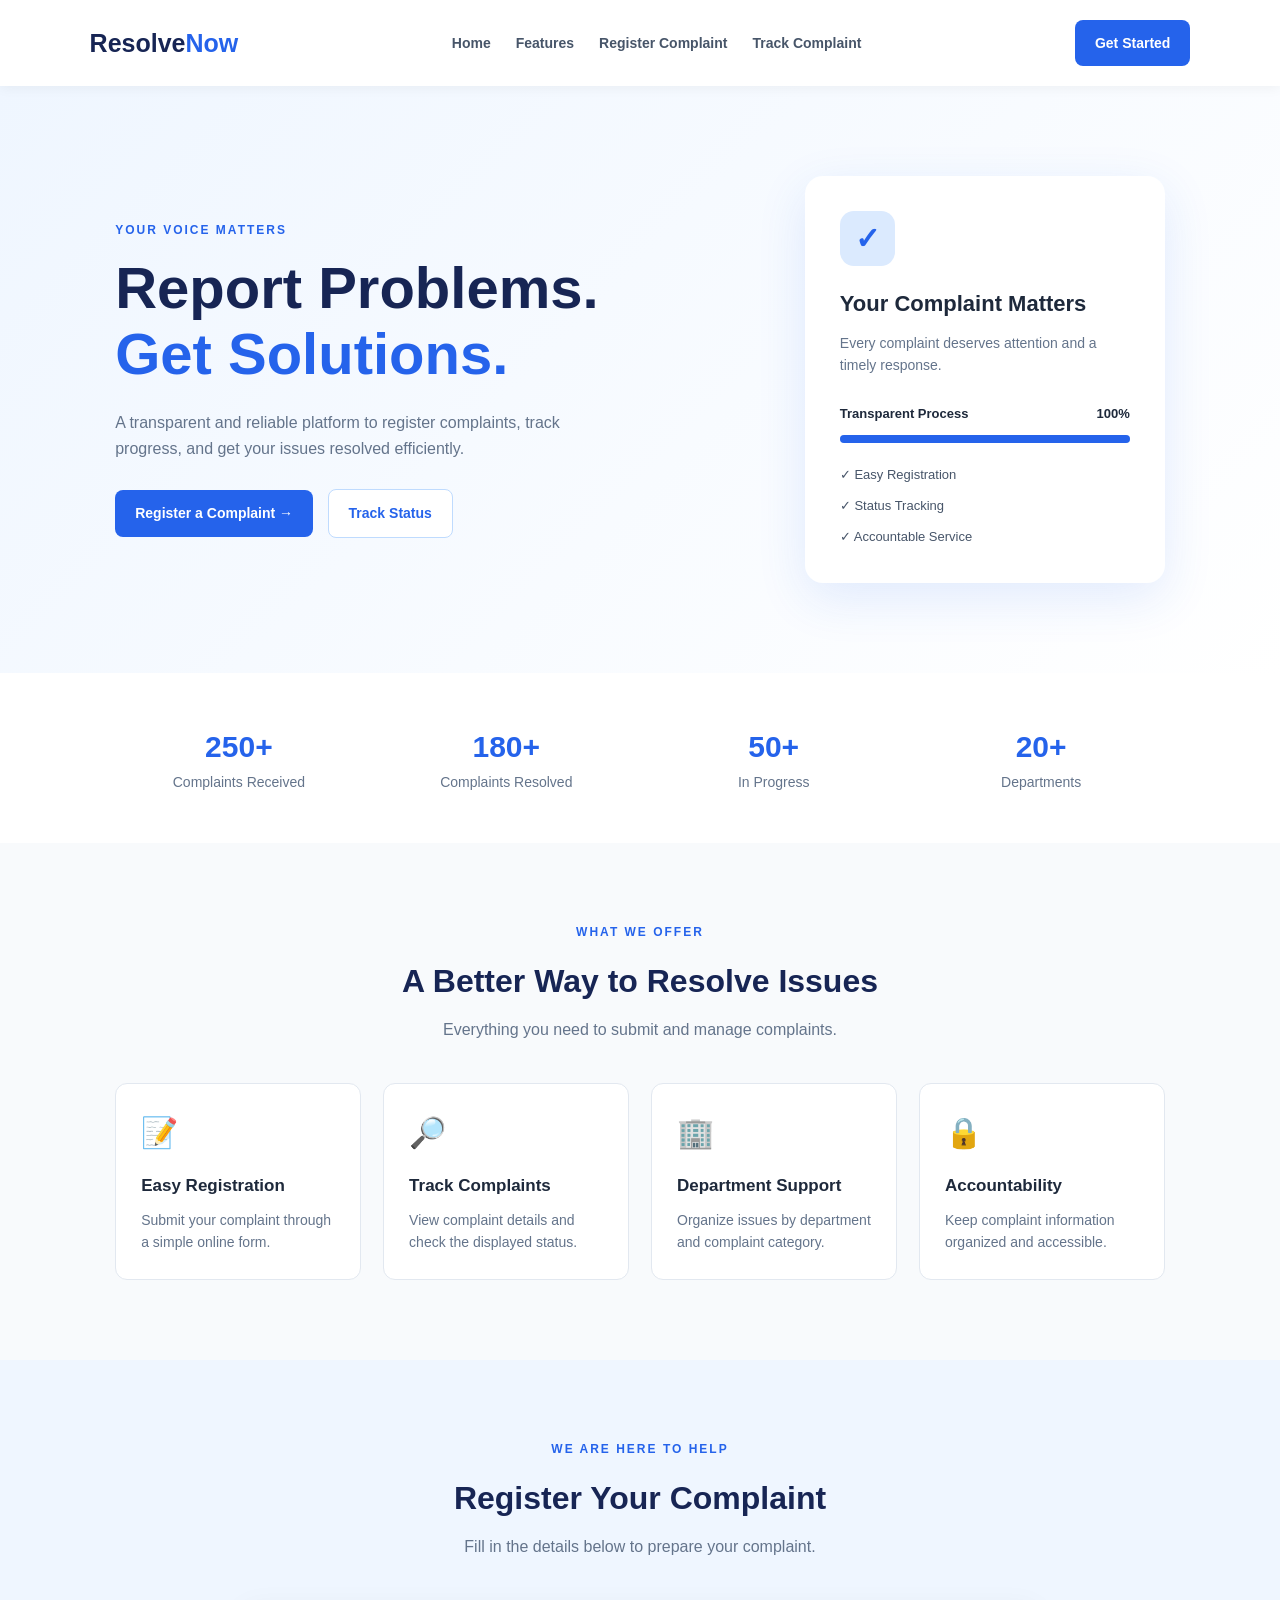
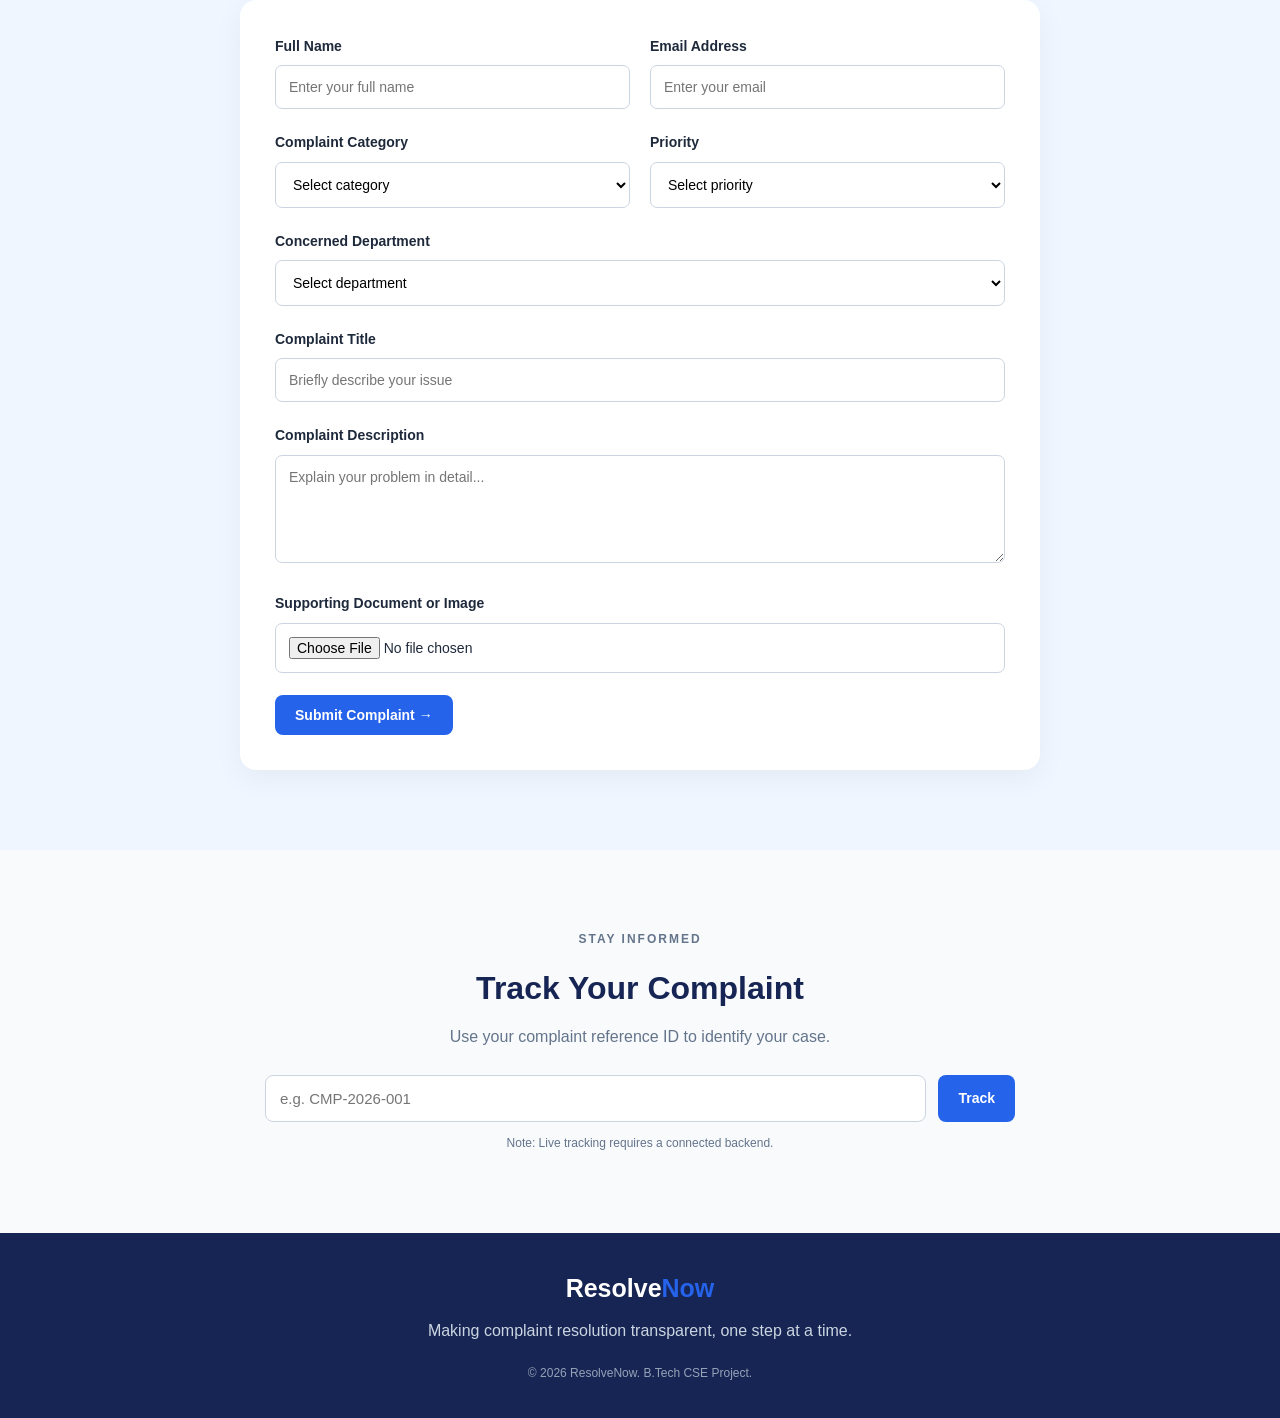
==== ComplaintManagementPortal/index.html @ 24621d1e "CSE326 PROJECT -- Complaint Management Portal" ====
<!DOCTYPE html>
<html lang="en">
<head>
    <meta charset="UTF-8">
    <meta name="viewport" content="width=device-width, initial-scale=1.0">
    <title>ResolveNow | Complaint Management Portal</title>
    <link rel="stylesheet" href="style.css">
</head>
<body>

    <header class="navbar">
        <div class="logo">Resolve<span>Now</span></div>

        <nav>
            <a href="#home">Home</a>
            <a href="#features">Features</a>
            <a href="#complaint">Register Complaint</a>
            <a href="#track">Track Complaint</a>
        </nav>

        <a href="#complaint" class="nav-btn">Get Started</a>
    </header>

    <section class="hero" id="home">
        <div class="hero-content">
            <p class="tagline">YOUR VOICE MATTERS</p>
            <h1>Report Problems.<br>
                <span>Get Solutions.</span>
            </h1>
            <p class="hero-text">
                A transparent and reliable platform to register complaints,
                track progress, and get your issues resolved efficiently.
            </p>

            <a href="#complaint" class="primary-btn">
                Register a Complaint →
            </a>

            <a href="#track" class="secondary-btn">
                Track Status
            </a>
        </div>

        <div class="hero-card">
            <div class="card-icon">✓</div>
            <h2>Your Complaint Matters</h2>
            <p>Every complaint deserves attention and a timely response.</p>

            <div class="progress-item">
                <span>Transparent Process</span>
                <span>100%</span>
            </div>
            <div class="progress-bar">
                <div></div>
            </div>

            <div class="trust-info">
                <span>✓ Easy Registration</span>
                <span>✓ Status Tracking</span>
                <span>✓ Accountable Service</span>
            </div>
        </div>
    </section>

    <section class="stats">
        <div class="stat-box">
            <h2>250+</h2>
            <p>Complaints Received</p>
        </div>
        <div class="stat-box">
            <h2>180+</h2>
            <p>Complaints Resolved</p>
        </div>
        <div class="stat-box">
            <h2>50+</h2>
            <p>In Progress</p>
        </div>
        <div class="stat-box">
            <h2>20+</h2>
            <p>Departments</p>
        </div>
    </section>

    <section class="features" id="features">
        <div class="section-heading">
            <p class="tagline">WHAT WE OFFER</p>
            <h2>A Better Way to Resolve Issues</h2>
            <p>Everything you need to submit and manage complaints.</p>
        </div>

        <div class="feature-grid">
            <article class="feature-card">
                <div class="feature-icon">📝</div>
                <h3>Easy Registration</h3>
                <p>Submit your complaint through a simple online form.</p>
            </article>

            <article class="feature-card">
                <div class="feature-icon">🔎</div>
                <h3>Track Complaints</h3>
                <p>View complaint details and check the displayed status.</p>
            </article>

            <article class="feature-card">
                <div class="feature-icon">🏢</div>
                <h3>Department Support</h3>
                <p>Organize issues by department and complaint category.</p>
            </article>

            <article class="feature-card">
                <div class="feature-icon">🔒</div>
                <h3>Accountability</h3>
                <p>Keep complaint information organized and accessible.</p>
            </article>
        </div>
    </section>

    <section class="complaint-section" id="complaint">
        <div class="section-heading">
            <p class="tagline">WE ARE HERE TO HELP</p>
            <h2>Register Your Complaint</h2>
            <p>Fill in the details below to prepare your complaint.</p>
        </div>

        <form class="complaint-form">
            <div class="form-row">
                <div class="form-group">
                    <label for="fullname">Full Name</label>
                    <input type="text" id="fullname"
                        placeholder="Enter your full name" required>
                </div>

                <div class="form-group">
                    <label for="email">Email Address</label>
                    <input type="email" id="email"
                        placeholder="Enter your email" required>
                </div>
            </div>

            <div class="form-row">
                <div class="form-group">
                    <label for="category">Complaint Category</label>
                    <select id="category" required>
                        <option value="">Select category</option>
                        <option>Technical Issue</option>
                        <option>Infrastructure</option>
                        <option>Academic</option>
                        <option>Hostel and Mess</option>
                        <option>Administration</option>
                        <option>Other</option>
                    </select>
                </div>

                <div class="form-group">
                    <label for="priority">Priority</label>
                    <select id="priority" required>
                        <option value="">Select priority</option>
                        <option>Low</option>
                        <option>Medium</option>
                        <option>High</option>
                        <option>Urgent</option>
                    </select>
                </div>
            </div>

            <div class="form-group">
                <label for="department">Concerned Department</label>
                <select id="department" required>
                    <option value="">Select department</option>
                    <option>IT Department</option>
                    <option>Maintenance</option>
                    <option>Academic Department</option>
                    <option>Hostel Administration</option>
                    <option>General Administration</option>
                </select>
            </div>

            <div class="form-group">
                <label for="title">Complaint Title</label>
                <input type="text" id="title"
                    placeholder="Briefly describe your issue" required>
            </div>

            <div class="form-group">
                <label for="description">Complaint Description</label>
                <textarea id="description" rows="5"
                    placeholder="Explain your problem in detail..."
                    required></textarea>
            </div>

            <div class="form-group">
                <label for="attachment">Supporting Document or Image</label>
                <input type="file" id="attachment"
                    accept="image/*,.pdf,.doc,.docx">
            </div>

            <button type="submit" class="primary-btn">
                Submit Complaint →
            </button>
        </form>
    </section>

    <section class="track-section" id="track">
        <div class="track-card">
            <p class="tagline">STAY INFORMED</p>
            <h2>Track Your Complaint</h2>
            <p>Use your complaint reference ID to identify your case.</p>

            <form class="track-form">
                <input type="text" placeholder="e.g. CMP-2026-001"
                    aria-label="Complaint reference ID" required>
                <button type="submit" class="primary-btn">Track</button>
            </form>
            <p class="note">
                Note: Live tracking requires a connected backend.
            </p>
        </div>
    </section>

    <footer class="footer">
        <div class="logo">Resolve<span>Now</span></div>
        <p>Making complaint resolution transparent, one step at a time.</p>
        <p class="copyright">
            © 2026 ResolveNow. B.Tech CSE Project.
        </p>
    </footer>

</body>
</html>
---- ComplaintManagementPortal/style.css ----
* {
    margin: 0;
    padding: 0;
    box-sizing: border-box;
}

html {
    scroll-behavior: smooth;
}

body {
    font-family: Arial, Helvetica, sans-serif;
    color: #1e293b;
    background-color: #f8fafc;
    line-height: 1.6;
}

.navbar {
    display: flex;
    align-items: center;
    justify-content: space-between;
    padding: 20px 7%;
    background-color: white;
    box-shadow: 0 2px 12px rgba(0, 0, 0, 0.05);
    position: sticky;
    top: 0;
    z-index: 10;
}

.logo {
    font-size: 25px;
    font-weight: bold;
    color: #172554;
}

.logo span {
    color: #2563eb;
}

nav {
    display: flex;
    gap: 25px;
}

nav a {
    text-decoration: none;
    color: #475569;
    font-size: 14px;
    font-weight: 600;
}

nav a:hover {
    color: #2563eb;
}

.nav-btn,
.primary-btn,
.secondary-btn {
    display: inline-block;
    text-decoration: none;
    border-radius: 8px;
    padding: 12px 20px;
    font-weight: bold;
    font-size: 14px;
    cursor: pointer;
}

.nav-btn,
.primary-btn {
    background-color: #2563eb;
    color: white;
    border: none;
}

.nav-btn:hover,
.primary-btn:hover {
    background-color: #1d4ed8;
}

.hero {
    display: flex;
    align-items: center;
    justify-content: space-between;
    gap: 50px;
    padding: 90px 9%;
    background: linear-gradient(135deg, #eff6ff, #ffffff);
}

.hero-content {
    max-width: 570px;
}

.tagline {
    color: #2563eb;
    font-size: 12px;
    font-weight: bold;
    letter-spacing: 2px;
    margin-bottom: 14px;
}

.hero h1 {
    font-size: clamp(38px, 5vw, 58px);
    line-height: 1.15;
    margin-bottom: 22px;
    color: #172554;
}

.hero h1 span {
    color: #2563eb;
}

.hero-text {
    color: #64748b;
    margin-bottom: 28px;
    max-width: 480px;
}

.secondary-btn {
    color: #2563eb;
    border: 1px solid #bfdbfe;
    margin-left: 10px;
    background: white;
}

.hero-card {
    background: white;
    padding: 35px;
    border-radius: 18px;
    box-shadow: 0 15px 50px rgba(37, 99, 235, 0.12);
    width: 360px;
    flex-shrink: 0;
}

.card-icon {
    display: grid;
    place-items: center;
    width: 55px;
    height: 55px;
    border-radius: 14px;
    background: #dbeafe;
    color: #2563eb;
    font-size: 30px;
    font-weight: bold;
    margin-bottom: 20px;
}

.hero-card h2 {
    font-size: 22px;
    margin-bottom: 10px;
}

.hero-card p {
    color: #64748b;
    font-size: 14px;
}

.progress-item {
    display: flex;
    justify-content: space-between;
    margin-top: 28px;
    font-size: 13px;
    font-weight: bold;
}

.progress-bar {
    background: #dbeafe;
    height: 8px;
    border-radius: 20px;
    margin: 10px 0 22px;
}

.progress-bar div {
    width: 100%;
    height: 100%;
    background: #2563eb;
    border-radius: 20px;
}

.trust-info {
    display: grid;
    gap: 10px;
    font-size: 13px;
    color: #475569;
}

.stats {
    display: grid;
    grid-template-columns: repeat(4, 1fr);
    padding: 35px 9%;
    gap: 20px;
    background: white;
}

.stat-box {
    text-align: center;
    padding: 15px;
}

.stat-box h2 {
    font-size: 30px;
    color: #2563eb;
}

.stat-box p {
    font-size: 14px;
    color: #64748b;
}

.features,
.complaint-section {
    padding: 80px 9%;
}

.section-heading {
    text-align: center;
    margin-bottom: 40px;
}

.section-heading h2,
.track-card h2 {
    font-size: 32px;
    color: #172554;
    margin-bottom: 10px;
}

.section-heading > p:last-child,
.track-card > p {
    color: #64748b;
}

.feature-grid {
    display: grid;
    grid-template-columns: repeat(4, 1fr);
    gap: 22px;
}

.feature-card {
    background: white;
    border: 1px solid #e2e8f0;
    padding: 25px;
    border-radius: 12px;
    transition: transform 0.3s, box-shadow 0.3s;
}

.feature-card:hover {
    transform: translateY(-5px);
    box-shadow: 0 10px 25px rgba(0, 0, 0, 0.06);
}

.feature-icon {
    font-size: 30px;
    margin-bottom: 15px;
}

.feature-card h3 {
    font-size: 17px;
    margin-bottom: 10px;
}

.feature-card p {
    color: #64748b;
    font-size: 14px;
}

.complaint-section {
    background: #eff6ff;
}

.complaint-form {
    max-width: 800px;
    margin: auto;
    padding: 35px;
    background: white;
    border-radius: 16px;
    box-shadow: 0 8px 30px rgba(15, 23, 42, 0.05);
}

.form-row {
    display: flex;
    gap: 20px;
}

.form-group {
    flex: 1;
    margin-bottom: 22px;
}

.form-group label {
    display: block;
    font-size: 14px;
    font-weight: bold;
    margin-bottom: 8px;
}

.form-group input,
.form-group select,
.form-group textarea {
    width: 100%;
    padding: 13px;
    border: 1px solid #cbd5e1;
    border-radius: 7px;
    font-family: inherit;
    font-size: 14px;
    background: white;
}

.form-group input:focus,
.form-group select:focus,
.form-group textarea:focus {
    outline: 2px solid #bfdbfe;
    border-color: #2563eb;
}

.form-group textarea {
    resize: vertical;
}

.track-section {
    padding: 80px 9%;
}

.track-card {
    max-width: 750px;
    margin: auto;
    text-align: center;
}

.track-form {
    display: flex;
    gap: 12px;
    margin: 25px 0 12px;
}

.track-form input {
    flex: 1;
    min-width: 0;
    padding: 14px;
    border: 1px solid #cbd5e1;
    border-radius: 8px;
    font-size: 15px;
}

.note {
    font-size: 12px;
}

.footer {
    text-align: center;
    padding: 35px 20px;
    background: #172554;
    color: #cbd5e1;
}

.footer .logo {
    color: white;
    margin-bottom: 10px;
}

.copyright {
    margin-top: 20px;
    font-size: 12px;
    color: #94a3b8;
}

@media (max-width: 900px) {
    .navbar {
        flex-wrap: wrap;
        gap: 15px;
    }

    nav {
        flex-wrap: wrap;
        gap: 15px;
    }

    .hero {
        flex-wrap: wrap;
    }

    .hero-card {
        width: 100%;
    }

    .feature-grid {
        grid-template-columns: repeat(2, 1fr);
    }
}

@media (max-width: 600px) {
    .navbar {
        padding: 18px 5%;
    }

    nav {
        width: 100%;
    }

    .nav-btn {
        display: none;
    }

    .hero,
    .features,
    .complaint-section,
    .track-section {
        padding: 50px 6%;
    }

    .hero {
        gap: 35px;
    }

    .stats {
        grid-template-columns: repeat(2, 1fr);
        padding: 25px 5%;
    }

    .feature-grid {
        grid-template-columns: 1fr;
    }

    .form-row {
        flex-direction: column;
        gap: 0;
    }

    .complaint-form {
        padding: 22px;
    }

    .track-form {
        flex-direction: column;
    }

    .secondary-btn {
        margin: 12px 0 0;
    }
}
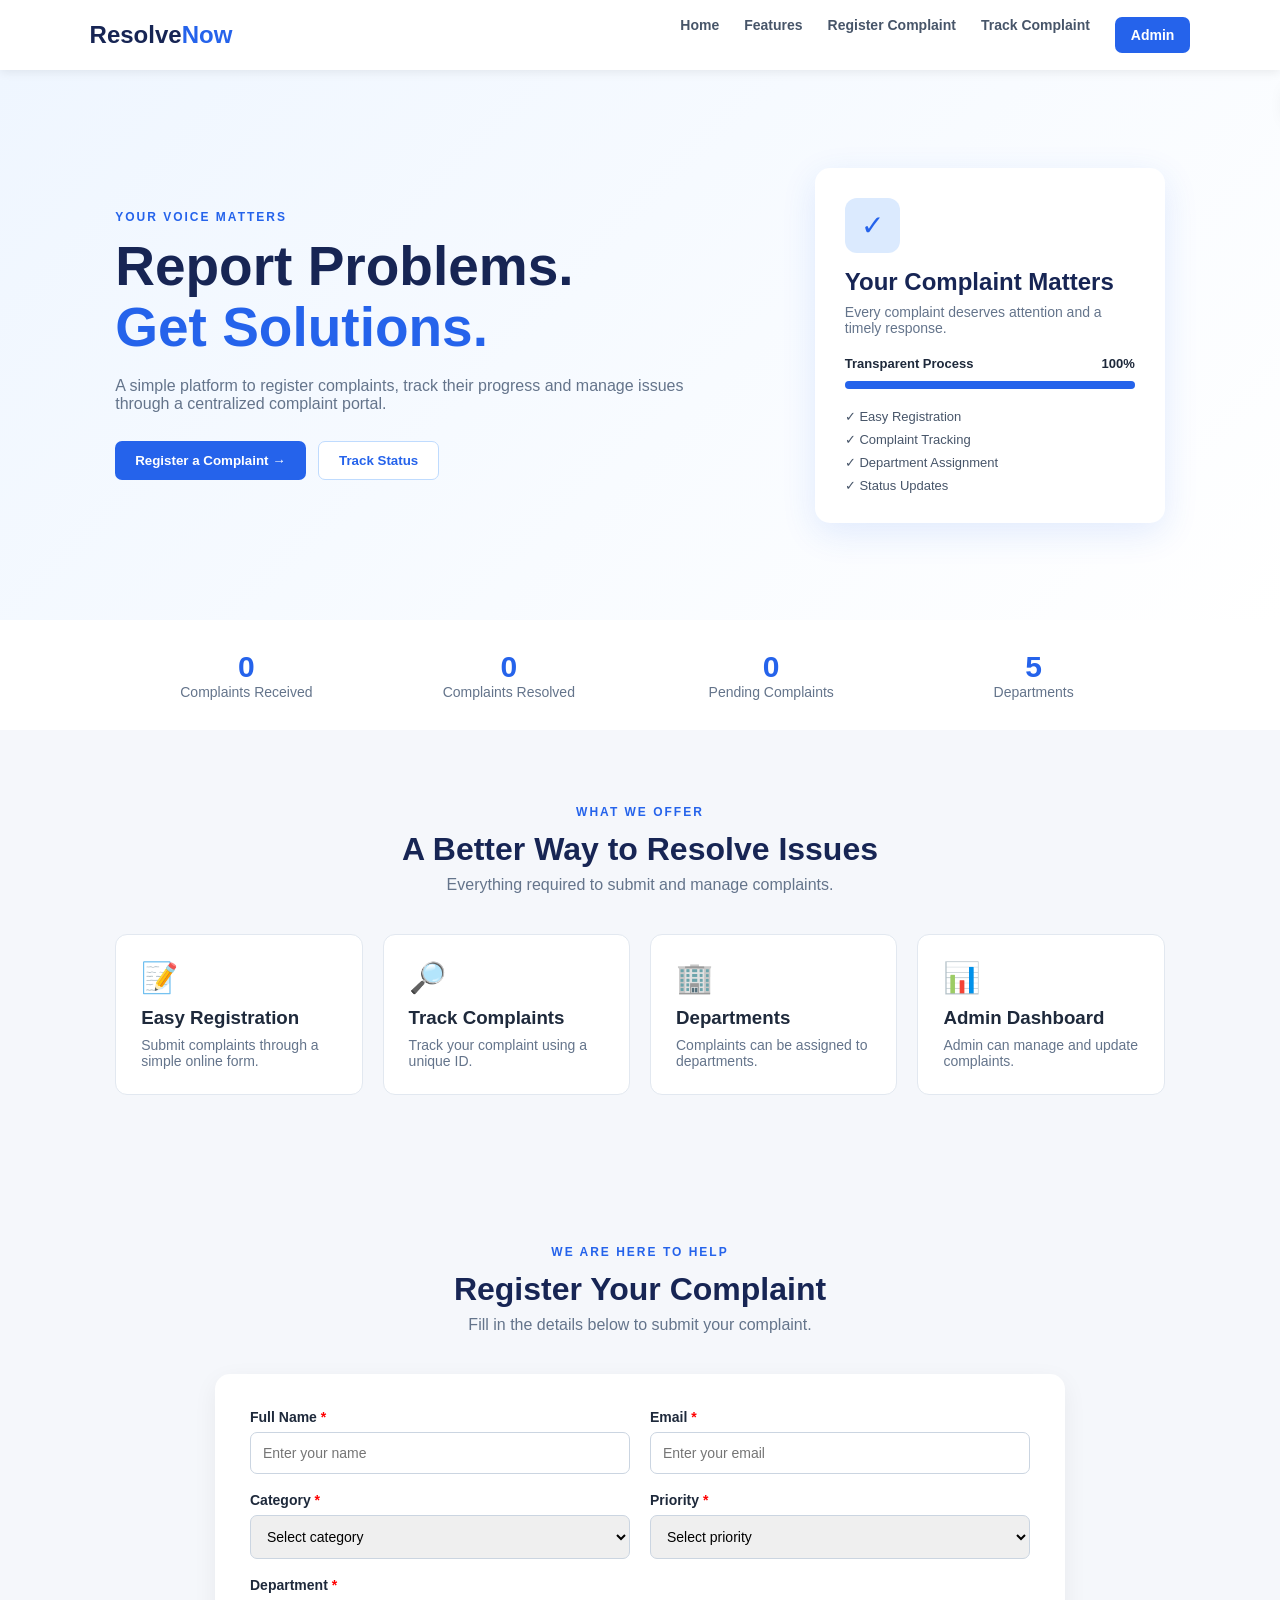
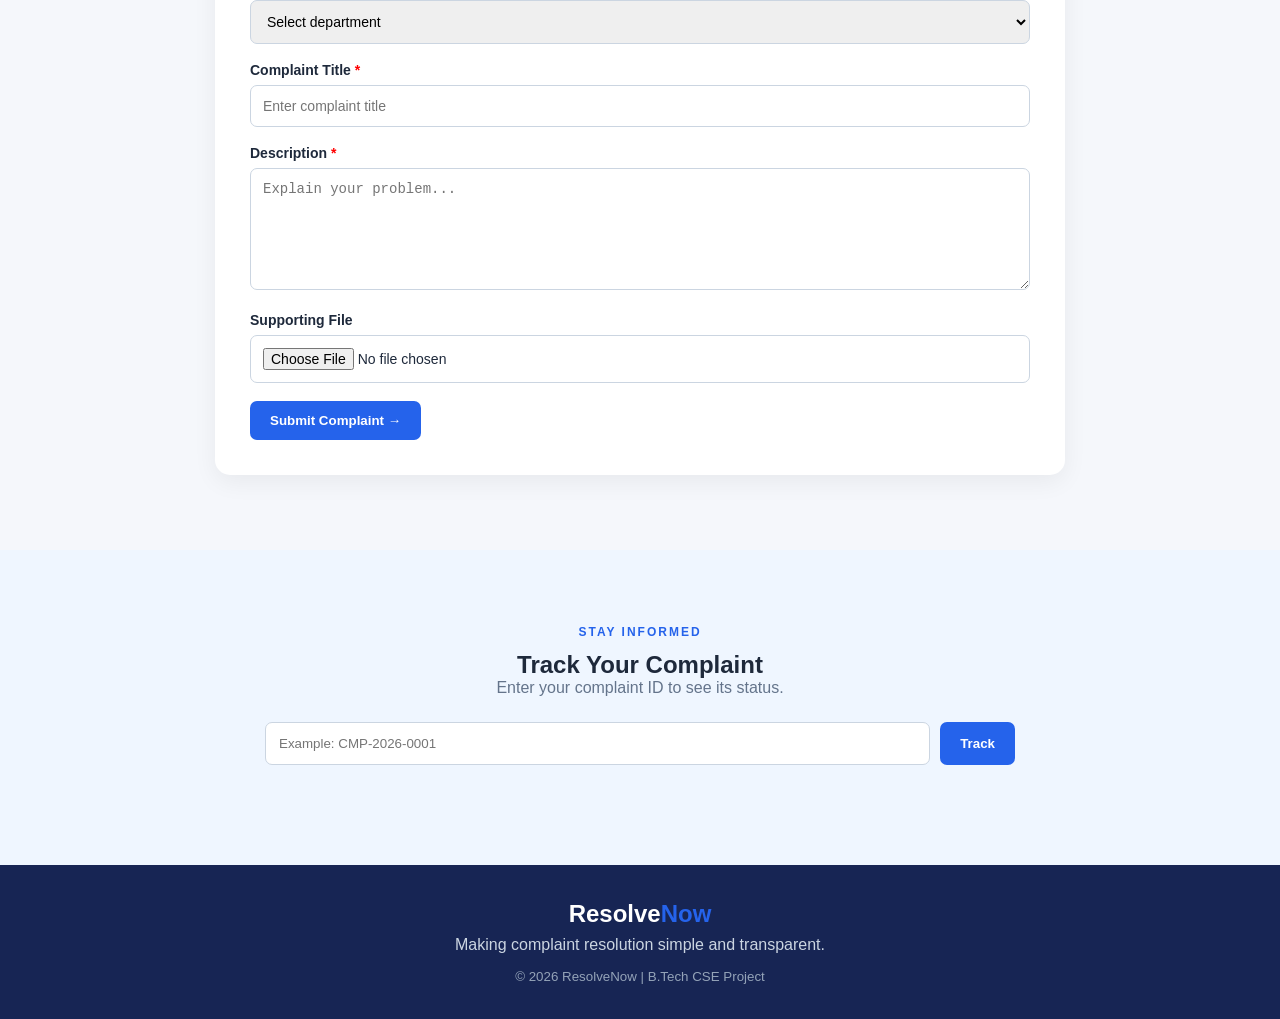
==== commit 818ac6f4: "Update print statement from 'Hello' to 'Goodbye'" ====
--- a/ComplaintManagementPortal/index.html
+++ b/ComplaintManagementPortal/index.html
@@ -1,230 +1,1068 @@
-
 <!DOCTYPE html>
 <html lang="en">
 <head>
-    <meta charset="UTF-8">
-    <meta name="viewport" content="width=device-width, initial-scale=1.0">
-    <title>ResolveNow | Complaint Management Portal</title>
-    <link rel="stylesheet" href="style.css">
+<meta charset="UTF-8">
+<meta name="viewport" content="width=device-width, initial-scale=1.0">
+<title>Complaint Management Portal</title>
+<style>
+* {
+    margin: 0;
+    padding: 0;
+    box-sizing: border-box;
+}
+
+body {
+    font-family: Arial, sans-serif;
+    background: #f5f7fb;
+    color: #1e293b;
+}
+
+html {
+    scroll-behavior: smooth;
+}
+
+button {
+    cursor: pointer;
+}
+
+.hidden {
+    display: none !important;
+}
+
+.required {
+    color: red;
+}
+
+.navbar {
+    background: #fff;
+    height: 70px;
+    display: flex;
+    justify-content: space-between;
+    align-items: center;
+    padding: 0 7%;
+    box-shadow: 0 2px 10px rgba(0, 0, 0, .08);
+    position: sticky;
+    top: 0;
+    z-index: 10;
+}
+
+.logo {
+    font-size: 24px;
+    font-weight: bold;
+    color: #172554;
+}
+
+.logo span {
+    color: #2563eb;
+}
+
+.navbar nav {
+    display: flex;
+    gap: 25px;
+}
+
+.navbar nav a {
+    text-decoration: none;
+    color: #475569;
+    font-size: 14px;
+    font-weight: bold;
+    cursor: pointer;
+}
+
+.navbar nav a:hover,
+.navbar nav a.nav-btn:hover {
+    color: #2563eb;
+}
+
+.nav-btn {
+    background: #2563eb;
+    color: #fff !important;
+    padding: 10px 16px;
+    border-radius: 7px;
+}
+
+.hero {
+    min-height: 550px;
+    padding: 80px 9%;
+    display: flex;
+    align-items: center;
+    justify-content: space-between;
+    gap: 40px;
+    background: linear-gradient(135deg, #eff6ff, #fff);
+}
+
+.hero-content {
+    max-width: 580px;
+}
+
+.tagline {
+    color: #2563eb;
+    font-size: 12px;
+    font-weight: bold;
+    letter-spacing: 2px;
+    margin-bottom: 12px;
+}
+
+.hero h1 {
+    font-size: 55px;
+    line-height: 1.1;
+    color: #172554;
+    margin-bottom: 20px;
+}
+
+.hero h1 span {
+    color: #2563eb;
+}
+
+.hero-text {
+    color: #64748b;
+    margin-bottom: 28px;
+}
+
+.primary-btn {
+    background: #2563eb;
+    color: #fff;
+    border: 0;
+    padding: 12px 20px;
+    border-radius: 7px;
+    font-weight: bold;
+}
+
+.primary-btn:hover {
+    background: #1d4ed8;
+}
+
+.secondary-btn {
+    background: #fff;
+    color: #2563eb;
+    border: 1px solid #bfdbfe;
+    padding: 11px 20px;
+    border-radius: 7px;
+    font-weight: bold;
+    margin-left: 8px;
+}
+
+.hero-card {
+    width: 350px;
+    background: #fff;
+    padding: 30px;
+    border-radius: 15px;
+    box-shadow: 0 10px 35px rgba(37, 99, 235, .12);
+}
+
+.card-icon {
+    width: 55px;
+    height: 55px;
+    display: grid;
+    place-items: center;
+    background: #dbeafe;
+    color: #2563eb;
+    border-radius: 12px;
+    font-size: 28px;
+    margin-bottom: 15px;
+}
+
+.hero-card h2 {
+    color: #172554;
+    margin-bottom: 8px;
+}
+
+.hero-card p {
+    color: #64748b;
+    font-size: 14px;
+}
+
+.progress {
+    height: 8px;
+    background: #dbeafe;
+    border-radius: 10px;
+    margin: 10px 0 20px;
+}
+
+.progress div {
+    width: 100%;
+    height: 100%;
+    background: #2563eb;
+    border-radius: 10px;
+}
+
+.trust {
+    display: grid;
+    gap: 8px;
+    font-size: 13px;
+    color: #475569;
+}
+
+.stats {
+    background: #fff;
+    display: grid;
+    grid-template-columns: repeat(4, 1fr);
+    padding: 30px 9%;
+}
+
+.stat {
+    text-align: center;
+}
+
+.stat h2 {
+    color: #2563eb;
+    font-size: 30px;
+}
+
+.stat p {
+    color: #64748b;
+    font-size: 14px;
+}
+
+.section {
+    padding: 75px 9%;
+}
+
+.heading {
+    text-align: center;
+    margin-bottom: 40px;
+}
+
+.heading h2 {
+    color: #172554;
+    font-size: 32px;
+    margin-bottom: 8px;
+}
+
+.heading p:last-child {
+    color: #64748b;
+}
+
+.features {
+    display: grid;
+    grid-template-columns: repeat(4, 1fr);
+    gap: 20px;
+}
+
+.feature {
+    background: #fff;
+    padding: 25px;
+    border: 1px solid #e2e8f0;
+    border-radius: 12px;
+    transition: .2s;
+}
+
+.feature:hover {
+    transform: translateY(-4px);
+    box-shadow: 0 8px 20px rgba(0, 0, 0, .07);
+}
+
+.feature-icon {
+    font-size: 30px;
+    margin-bottom: 12px;
+}
+
+.feature h3 {
+    margin-bottom: 8px;
+}
+
+.feature p {
+    color: #64748b;
+    font-size: 14px;
+}
+
+.form-box {
+    max-width: 850px;
+    margin: auto;
+    background: #fff;
+    padding: 35px;
+    border-radius: 15px;
+    box-shadow: 0 7px 25px rgba(0, 0, 0, .06);
+}
+
+.row {
+    display: flex;
+    gap: 20px;
+}
+
+.group {
+    flex: 1;
+    margin-bottom: 18px;
+}
+
+.group label {
+    display: block;
+    font-size: 14px;
+    font-weight: bold;
+    margin-bottom: 7px;
+}
+
+.group input,
+.group select,
+.group textarea {
+    width: 100%;
+    padding: 12px;
+    border: 1px solid #cbd5e1;
+    border-radius: 7px;
+    font-size: 14px;
+}
+
+.group textarea {
+    resize: vertical;
+}
+
+.group input:focus,
+.group select:focus,
+.group textarea:focus {
+    outline: 2px solid #bfdbfe;
+    border-color: #2563eb;
+}
+
+.success {
+    max-width: 850px;
+    margin: 0 auto 20px;
+    background: #dcfce7;
+    color: #166534;
+    padding: 18px;
+    border-radius: 8px;
+}
+
+.track-section {
+    background: #eff6ff;
+}
+
+.track-box {
+    max-width: 750px;
+    margin: auto;
+    text-align: center;
+}
+
+.track-form {
+    display: flex;
+    gap: 10px;
+    margin: 25px 0;
+}
+
+.track-form input {
+    flex: 1;
+    padding: 13px;
+    border: 1px solid #cbd5e1;
+    border-radius: 7px;
+}
+
+.result {
+    background: #fff;
+    text-align: left;
+    padding: 25px;
+    border-radius: 12px;
+    box-shadow: 0 5px 20px rgba(0, 0, 0, .06);
+}
+
+.result h3 {
+    color: #172554;
+    margin-bottom: 15px;
+}
+
+.result-grid {
+    display: grid;
+    grid-template-columns: repeat(2, 1fr);
+    gap: 12px;
+}
+
+.result-item {
+    background: #f8fafc;
+    padding: 12px;
+    border-radius: 6px;
+}
+
+.result-item strong {
+    display: block;
+    font-size: 12px;
+    color: #475569;
+    margin-bottom: 4px;
+}
+
+.status {
+    padding: 5px 10px;
+    border-radius: 20px;
+    font-size: 12px;
+    font-weight: bold;
+}
+
+.pending {
+    background: #fef3c7;
+    color: #92400e;
+}
+
+.progress-status {
+    background: #dbeafe;
+    color: #1e40af;
+}
+
+.resolved {
+    background: #dcfce7;
+    color: #166534;
+}
+
+.rejected {
+    background: #fee2e2;
+    color: #991b1b;
+}
+
+.login-box {
+    max-width: 430px;
+    margin: auto;
+    background: #fff;
+    padding: 35px;
+    border-radius: 12px;
+    box-shadow: 0 6px 25px rgba(0, 0, 0, .06);
+}
+
+.login-info {
+    background: #eff6ff;
+    color: #1e40af;
+    padding: 12px;
+    border-radius: 7px;
+    margin-bottom: 20px;
+    font-size: 13px;
+}
+
+.error {
+    background: #fee2e2;
+    color: #991b1b;
+    padding: 12px;
+    border-radius: 7px;
+    margin-bottom: 15px;
+}
+
+.admin {
+    background: #f8fafc;
+}
+
+.admin-head {
+    display: flex;
+    justify-content: space-between;
+    align-items: center;
+    margin-bottom: 25px;
+}
+
+.admin-head h2 {
+    color: #172554;
+}
+
+.logout {
+    background: #ef4444;
+    color: #fff;
+    border: 0;
+    padding: 10px 18px;
+    border-radius: 7px;
+    font-weight: bold;
+}
+
+.admin-stats {
+    display: grid;
+    grid-template-columns: repeat(4, 1fr);
+    gap: 20px;
+    margin-bottom: 25px;
+}
+
+.admin-stat {
+    background: #fff;
+    padding: 20px;
+    border-radius: 10px;
+    border-left: 4px solid #2563eb;
+}
+
+.admin-stat h3 {
+    color: #2563eb;
+    font-size: 28px;
+}
+
+.admin-stat p {
+    color: #64748b;
+    font-size: 13px;
+}
+
+.controls {
+    background: #fff;
+    padding: 15px;
+    border-radius: 10px;
+    display: flex;
+    gap: 10px;
+    margin-bottom: 20px;
+}
+
+.controls input,
+.controls select {
+    flex: 1;
+    padding: 10px;
+    border: 1px solid #cbd5e1;
+    border-radius: 6px;
+}
+
+.table-box {
+    overflow-x: auto;
+    background: #fff;
+    border-radius: 10px;
+}
+
+table {
+    width: 100%;
+    border-collapse: collapse;
+    min-width: 950px;
+}
+
+th, td {
+    padding: 12px;
+    border-bottom: 1px solid #e2e8f0;
+    text-align: left;
+    font-size: 13px;
+}
+
+th {
+    background: #f8fafc;
+    color: #475569;
+}
+
+.view {
+    background: #dbeafe;
+    color: #1d4ed8;
+    border: 0;
+    padding: 6px 10px;
+    border-radius: 5px;
+}
+
+.delete {
+    background: #fee2e2;
+    color: #b91c1c;
+    border: 0;
+    padding: 6px 10px;
+    border-radius: 5px;
+}
+
+.modal {
+    display: none;
+    position: fixed;
+    inset: 0;
+    background: rgba(0, 0, 0, .5);
+    justify-content: center;
+    align-items: center;
+    padding: 20px;
+    z-index: 100;
+}
+
+.modal-box {
+    background: #fff;
+    width: 100%;
+    max-width: 650px;
+    padding: 30px;
+    border-radius: 12px;
+    max-height: 90vh;
+    overflow: auto;
+}
+
+.modal-head {
+    display: flex;
+    justify-content: space-between;
+    margin-bottom: 20px;
+}
+
+.close {
+    border: 0;
+    background: #f1f5f9;
+    width: 32px;
+    height: 32px;
+    border-radius: 50%;
+    font-size: 20px;
+}
+
+.modal-actions {
+    display: flex;
+    gap: 10px;
+    margin-top: 20px;
+}
+
+.modal-actions select {
+    flex: 1;
+    padding: 10px;
+}
+
+.notification {
+    position: fixed;
+    top: 85px;
+    right: 20px;
+    width: 320px;
+    background: #fff;
+    padding: 15px;
+    border-left: 5px solid #2563eb;
+    box-shadow: 0 5px 20px rgba(0, 0, 0, .15);
+    border-radius: 7px;
+    transform: translateX(350px);
+    transition: .3s;
+    z-index: 200;
+}
+
+.notification.show {
+    transform: translateX(0);
+}
+
+.footer {
+    background: #172554;
+    color: #cbd5e1;
+    text-align: center;
+    padding: 35px;
+}
+
+.footer .logo {
+    color: #fff;
+    margin-bottom: 8px;
+}
+
+.footer small {
+    display: block;
+    margin-top: 15px;
+    color: #94a3b8;
+}
+
+@media(max-width: 900px) {
+    .hero {
+        flex-direction: column;
+        text-align: center;
+    }
+    .hero-card {
+        width: 100%;
+        max-width: 400px;
+    }
+    .features,
+    .admin-stats {
+        grid-template-columns: repeat(2, 1fr);
+    }
+}
+
+@media(max-width: 650px) {
+    .navbar {
+        padding: 0 5%;
+    }
+    .navbar nav {
+        gap: 10px;
+        flex-wrap: wrap;
+    }
+    .hero {
+        padding: 60px 5%;
+    }
+    .hero h1 {
+        font-size: 40px;
+    }
+    .stats {
+        grid-template-columns: repeat(2, 1fr);
+        padding: 25px 5%;
+    }
+    .section {
+        padding: 55px 5%;
+    }
+    .features,
+    .stats {
+        grid-template-columns: 1fr;
+    }
+    .row,
+    .track-form,
+    .result-grid,
+    .controls,
+    .admin-head {
+        flex-direction: column;
+        gap: 15px;
+    }
+}
+</style>
 </head>
 <body>
 
-    <header class="navbar">
-        <div class="logo">Resolve<span>Now</span></div>
-
-        <nav>
-            <a href="#home">Home</a>
-            <a href="#features">Features</a>
-            <a href="#complaint">Register Complaint</a>
-            <a href="#track">Track Complaint</a>
-        </nav>
-
-        <a href="#complaint" class="nav-btn">Get Started</a>
-    </header>
-
-    <section class="hero" id="home">
-        <div class="hero-content">
-            <p class="tagline">YOUR VOICE MATTERS</p>
-            <h1>Report Problems.<br>
-                <span>Get Solutions.</span>
-            </h1>
-            <p class="hero-text">
-                A transparent and reliable platform to register complaints,
-                track progress, and get your issues resolved efficiently.
-            </p>
-
-            <a href="#complaint" class="primary-btn">
-                Register a Complaint →
-            </a>
-
-            <a href="#track" class="secondary-btn">
-                Track Status
-            </a>
+<header class="navbar">
+    <div class="logo">Resolve<span>Now</span></div>
+    <nav>
+        <a onclick="scrollToSec('home')">Home</a>
+        <a onclick="scrollToSec('features')">Features</a>
+        <a onclick="scrollToSec('complaintSection')">Register Complaint</a>
+        <a onclick="scrollToSec('trackingSection')">Track Complaint</a>
+        <a onclick="adminLogin()" class="nav-btn">Admin</a>
+    </nav>
+</header>
+
+<section class="hero" id="home">
+    <div class="hero-content">
+        <p class="tagline">YOUR VOICE MATTERS</p>
+        <h1>Report Problems.<br><span>Get Solutions.</span></h1>
+        <p class="hero-text">A simple platform to register complaints, track their progress and manage issues through a centralized complaint portal.</p>
+        <button class="primary-btn" onclick="scrollToSec('complaintSection')">Register a Complaint →</button>
+        <button class="secondary-btn" onclick="scrollToSec('trackingSection')">Track Status</button>
+    </div>
+    <div class="hero-card">
+        <div class="card-icon">✓</div>
+        <h2>Your Complaint Matters</h2>
+        <p>Every complaint deserves attention and a timely response.</p>
+        <div style="display:flex; justify-content:space-between; margin-top:20px; font-size:13px; font-weight:bold;">
+            <span>Transparent Process</span><span>100%</span>
         </div>
-
-        <div class="hero-card">
-            <div class="card-icon">✓</div>
-            <h2>Your Complaint Matters</h2>
-            <p>Every complaint deserves attention and a timely response.</p>
-
-            <div class="progress-item">
-                <span>Transparent Process</span>
-                <span>100%</span>
+        <div class="progress"><div></div></div>
+        <div class="trust">
+            <span>✓ Easy Registration</span>
+            <span>✓ Complaint Tracking</span>
+            <span>✓ Department Assignment</span>
+            <span>✓ Status Updates</span>
+        </div>
+    </div>
+</section>
+
+<section class="stats">
+    <div class="stat"><h2 id="homeTotal">0</h2><p>Complaints Received</p></div>
+    <div class="stat"><h2 id="homeResolved">0</h2><p>Complaints Resolved</p></div>
+    <div class="stat"><h2 id="homePending">0</h2><p>Pending Complaints</p></div>
+    <div class="stat"><h2>5</h2><p>Departments</p></div>
+</section>
+
+<section class="section" id="features">
+    <div class="heading">
+        <p class="tagline">WHAT WE OFFER</p>
+        <h2>A Better Way to Resolve Issues</h2>
+        <p>Everything required to submit and manage complaints.</p>
+    </div>
+    <div class="features">
+        <div class="feature"><div class="feature-icon">📝</div><h3>Easy Registration</h3><p>Submit complaints through a simple online form.</p></div>
+        <div class="feature"><div class="feature-icon">🔎</div><h3>Track Complaints</h3><p>Track your complaint using a unique ID.</p></div>
+        <div class="feature"><div class="feature-icon">🏢</div><h3>Departments</h3><p>Complaints can be assigned to departments.</p></div>
+        <div class="feature"><div class="feature-icon">📊</div><h3>Admin Dashboard</h3><p>Admin can manage and update complaints.</p></div>
+    </div>
+</section>
+
+<section class="section" id="complaintSection">
+    <div class="heading">
+        <p class="tagline">WE ARE HERE TO HELP</p>
+        <h2>Register Your Complaint</h2>
+        <p>Fill in the details below to submit your complaint.</p>
+    </div>
+    <div id="success"></div>
+    <form class="form-box" id="complaintForm">
+        <div class="row">
+            <div class="group"><label>Full Name <span class="required">*</span></label><input type="text" id="name" required placeholder="Enter your name"></div>
+            <div class="group"><label>Email <span class="required">*</span></label><input type="email" id="email" required placeholder="Enter your email"></div>
+        </div>
+        <div class="row">
+            <div class="group">
+                <label>Category <span class="required">*</span></label>
+                <select id="category" required>
+                    <option value="">Select category</option>
+                    <option>Technical Issue</option><option>Infrastructure</option><option>Academic</option><option>Hostel and Mess</option><option>Administration</option><option>Other</option>
+                </select>
             </div>
-            <div class="progress-bar">
-                <div></div>
-            </div>
-
-            <div class="trust-info">
-                <span>✓ Easy Registration</span>
-                <span>✓ Status Tracking</span>
-                <span>✓ Accountable Service</span>
+            <div class="group">
+                <label>Priority <span class="required">*</span></label>
+                <select id="priority" required>
+                    <option value="">Select priority</option>
+                    <option>Low</option><option>Medium</option><option>High</option><option>Urgent</option>
+                </select>
             </div>
         </div>
-    </section>
-
-    <section class="stats">
-        <div class="stat-box">
-            <h2>250+</h2>
-            <p>Complaints Received</p>
+        <div class="group">
+            <label>Department <span class="required">*</span></label>
+            <select id="department" required>
+                <option value="">Select department</option>
+                <option>IT Department</option><option>Maintenance</option><option>Academic Department</option><option>Hostel Administration</option><option>General Administration</option>
+            </select>
         </div>
-        <div class="stat-box">
-            <h2>180+</h2>
-            <p>Complaints Resolved</p>
+        <div class="group"><label>Complaint Title <span class="required">*</span></label><input type="text" id="title" placeholder="Enter complaint title" required></div>
+        <div class="group"><label>Description <span class="required">*</span></label><textarea id="description" rows="6" placeholder="Explain your problem..." required></textarea></div>
+        <div class="group"><label>Supporting File</label><input type="file" id="file" accept="image/*,.pdf,.doc,.docx"></div>
+        <button class="primary-btn" type="submit">Submit Complaint →</button>
+    </form>
+</section>
+
+<section class="section track-section" id="trackingSection">
+    <div class="track-box">
+        <p class="tagline">STAY INFORMED</p>
+        <h2>Track Your Complaint</h2>
+        <p style="color:#64748b;">Enter your complaint ID to see its status.</p>
+        <form class="track-form" id="trackForm">
+            <input type="text" id="trackId" placeholder="Example: CMP-2026-0001" required>
+            <button class="primary-btn">Track</button>
+        </form>
+        <div id="trackResult"></div>
+    </div>
+</section>
+
+<section class="section hidden" id="loginSection">
+    <div class="heading">
+        <p class="tagline">ADMINISTRATION</p>
+        <h2>Admin Login</h2>
+        <p>Login to manage complaints.</p>
+    </div>
+    <div class="login-box">
+        <div class="login-info">Demo Login:<br>Username: <b>admin</b><br>Password: <b>admin123</b></div>
+        <div id="loginError"></div>
+        <form id="loginForm">
+            <div class="group"><label>Username</label><input type="text" id="username" required></div>
+            <div class="group"><label>Password</label><input type="password" id="password" required></div>
+            <button class="primary-btn" style="width:100%;">Login</button>
+        </form>
+    </div>
+</section>
+
+<section class="section admin hidden" id="adminSection">
+    <div class="admin-head">
+        <div><p class="tagline">ADMIN PANEL</p><h2>Complaint Dashboard</h2></div>
+        <button class="logout" onclick="logout()">Logout</button>
+    </div>
+    <div class="admin-stats">
+        <div class="admin-stat"><h3 id="total">0</h3><p>Total Complaints</p></div>
+        <div class="admin-stat"><h3 id="pending">0</h3><p>Pending</p></div>
+        <div class="admin-stat"><h3 id="inprogress">0</h3><p>In Progress</p></div>
+        <div class="admin-stat"><h3 id="resolved">0</h3><p>Resolved</p></div>
+    </div>
+    <div class="controls">
+        <input type="text" id="search" placeholder="Search complaint..." oninput="showComplaints()">
+        <select id="statusFilter" onchange="showComplaints()">
+            <option value="All">All Status</option><option>Pending</option><option>In Progress</option><option>Resolved</option><option>Rejected</option>
+        </select>
+        <select id="priorityFilter" onchange="showComplaints()">
+            <option value="All">All Priority</option><option>Low</option><option>Medium</option><option>High</option><option>Urgent</option>
+        </select>
+    </div>
+    <div class="table-box">
+        <table>
+            <thead>
+                <tr><th>ID</th><th>Name</th><th>Title</th><th>Department</th><th>Priority</th><th>Status</th><th>Date</th><th>Action</th></tr>
+            </thead>
+            <tbody id="tableBody"></tbody>
+        </table>
+    </div>
+</section>
+
+<div class="modal" id="modal">
+    <div class="modal-box">
+        <div class="modal-head">
+            <h2>Complaint Details</h2>
+            <button class="close" onclick="closeModal()">×</button>
         </div>
-        <div class="stat-box">
-            <h2>50+</h2>
-            <p>In Progress</p>
+        <div id="modalData"></div>
+    </div>
+</div>
+
+<div class="notification" id="notification">
+    <b id="notificationTitle"></b>
+    <p id="notificationText"></p>
+</div>
+
+<footer class="footer">
+    <div class="logo">Resolve<span>Now</span></div>
+    <p>Making complaint resolution simple and transparent.</p>
+    <small>© 2026 ResolveNow | B.Tech CSE Project</small>
+</footer>
+
+<script>
+let complaints = JSON.parse(localStorage.getItem("complaints")) || [];
+
+function saveData() {
+    localStorage.setItem("complaints", JSON.stringify(complaints));
+    updateStats();
+}
+
+function scrollToSec(id) {
+    document.getElementById(id).scrollIntoView({ behavior: "smooth" });
+}
+
+function adminLogin() {
+    document.getElementById("loginSection").classList.remove("hidden");
+    document.getElementById("adminSection").classList.add("hidden");
+    scrollToSec("loginSection");
+}
+
+function logout() {
+    document.getElementById("adminSection").classList.add("hidden");
+    scrollToSec("home");
+}
+
+function closeModal() {
+    document.getElementById("modal").style.display = "none";
+}
+
+function notify(title, text) {
+    let n = document.getElementById("notification");
+    document.getElementById("notificationTitleлогу").innerText = title;
+    document.getElementById("notificationText").innerText = text;
+    n.classList.add("show");
+    setTimeout(() => n.classList.remove("show"), 3000);
+}
+
+function updateStats() {
+    let total = complaints.length;
+    let pending = complaints.filter(c => c.status === "Pending").length;
+    let inProgress = complaints.filter(c => c.status === "In Progress").length;
+    let resolved = complaints.filter(c => c.status === "Resolved").length;
+
+    ["homeTotal", "total"].forEach(id => { if(document.getElementById(id)) document.getElementById(id).innerText = total; });
+    ["homeResolved", "resolved"].forEach(id => { if(document.getElementById(id)) document.getElementById(id).innerText = resolved; });
+    ["homePending", "pending"].forEach(id => { if(document.getElementById(id)) document.getElementById(id).innerText = pending; });
+    if(document.getElementById("inprogress")) document.getElementById("inprogress").innerText = inProgress;
+}
+updateStats();
+
+document.getElementById("complaintForm").addEventListener("submit", function(e) {
+    e.preventDefault();
+    let fileInput = document.getElementById("file");
+    if(fileInput.files.length && fileInput.files[0].size > 5*1024*1024) {
+        alert("File should be less than 5 MB.");
+        return;
+    }
+    
+    let comp = {
+        id: "CMP-2026-" + String(complaints.length + 1).padStart(4, "0"),
+        name: document.getElementById("name").value,
+        email: document.getElementById("email").value,
+        category: document.getElementById("category").value,
+        priority: document.getElementById("priority").value,
+        department: document.getElementById("department").value,
+        title: document.getElementById("title").value,
+        description: document.getElementById("description").value,
+        file: fileInput.files.length ? fileInput.files[0].name : "No file",
+        status: "Pending",
+        date: new Date().toLocaleDateString("en-IN")
+    };
+
+    complaints.push(comp);
+    saveData();
+
+    document.getElementById("success").innerHTML = `<div class="success"><b>Complaint submitted successfully!</b><br>Your Complaint ID is: <strong>${comp.id}</strong><br>Save this ID to track your complaint.</div>`;
+    this.reset();
+    notify("Complaint Submitted", "Your ID is " + comp.id);
+});
+
+document.getElementById("trackForm").addEventListener("submit", function(e) {
+    e.preventDefault();
+    let id = document.getElementById("trackId").value.trim().toUpperCase();
+    let item = complaints.find(c => c.id === id);
+    let result = document.getElementById("trackResult");
+
+    if(!item) {
+        result.innerHTML = `<div class="error" style="margin-top:20px">Complaint not found.</div>`;
+        return;
+    }
+
+    result.innerHTML = `
+        <div class="result" style="margin-top:20px">
+            <h3>Complaint Details</h3>
+            <div class="result-grid">
+                <div class="result-item"><strong>Complaint ID</strong>${item.id}</div>
+                <div class="result-item"><strong>Status</strong>${statusBadge(item.status)}</div>
+                <div class="result-item"><strong>Name</strong>${item.name}</div>
+                <div class="result-item"><strong>Date</strong>${item.date}</div>
+                <div class="result-item"><strong>Category</strong>${item.category}</div>
+                <div class="result-item"><strong>Priority</strong>${item.priority}</div>
+                <div class="result-item"><strong>Department</strong>${item.department}</div>
+                <div class="result-item"><strong>Title</strong>${item.title}</div>
+                <div class="result-item" style="grid-column:1/-1"><strong>Description</strong>${item.description}</div>
+            </div>
         </div>
-        <div class="stat-box">
-            <h2>20+</h2>
-            <p>Departments</p>
+    `;
+});
+
+function statusBadge(status) {
+    let cls = status === "In Progress" ? "progress-status" : status === "Resolved" ? "resolved" : status === "Rejected" ? "rejected" : "pending";
+    return `<span class="status ${cls}">${status}</span>`;
+}
+
+document.getElementById("loginForm").addEventListener("submit", function(e) {
+    e.preventDefault();
+    if(document.getElementById("username").value === "admin" && document.getElementById("password").value === "admin123") {
+        document.getElementById("loginSection").classList.add("hidden");
+        document.getElementById("adminSection").classList.remove("hidden");
+        showComplaints();
+        updateStats();
+        scrollToSec("adminSection");
+        notify("Login Successful", "Welcome Admin");
+    } else {
+        document.getElementById("loginError").innerHTML = `<div class="error">Invalid username or password.</div>`;
+    }
+});
+
+function showComplaints() {
+    let search = document.getElementById("search").value.toLowerCase();
+    let status = document.getElementById("statusFilter").value;
+    let priority = document.getElementById("priorityFilter").value;
+
+    let data = complaints.filter(item => {
+        let matchSearch = item.id.toLowerCase().includes(search) || item.name.toLowerCase().includes(search) || item.title.toLowerCase().includes(search);
+        let matchStatus = status === "All" || item.status === status;
+        let matchPriority = priority === "All" || item.priority === priority;
+        return matchSearch && matchStatus && matchPriority;
+    });
+
+    let body = document.getElementById("tableBody");
+    if(data.length === 0) {
+        body.innerHTML = `<tr><td colspan="8" style="text-align:center;padding:30px">No complaints found.</td></tr>`;
+        return;
+    }
+
+    body.innerHTML = data.map(item => `
+        <tr>
+            <td><b>${item.id}</b></td>
+            <td>${item.name}</td>
+            <td>${item.title}</td>
+            <td>${item.department}</td>
+            <td>${item.priority}</td>
+            <td>${statusBadge(item.status)}</td>
+            <td>${item.date}</td>
+            <td>
+                <button class="view" onclick="viewComplaint('${item.id}')">View</button>
+                <button class="delete" onclick="deleteComplaint('${item.id}')">Delete</button>
+            </td>
+        </tr>
+    `).join("");
+}
+
+function viewComplaint(id) {
+    let item = complaints.find(c => c.id === id);
+    if(!item) return;
+
+    document.getElementById("modalData").innerHTML = `
+        <div class="result-grid">
+            <div class="result-item"><strong>ID</strong>${item.id}</div>
+            <div class="result-item"><strong>Date</strong>${item.date}</div>
+            <div class="result-item"><strong>Name</strong>${item.name}</div>
+            <div class="result-item"><strong>Email</strong>${item.email}</div>
+            <div class="result-item"><strong>Category</strong>${item.category}</div>
+            <div class="result-item"><strong>Department</strong>${item.department}</div>
+            <div class="result-item"><strong>Priority</strong>${item.priority}</div>
+            <div class="result-item"><strong>Status</strong>${statusBadge(item.status)}</div>
+            <div class="result-item" style="grid-column:1/-1"><strong>Title</strong>${item.title}</div>
+            <div class="result-item" style="grid-column:1/-1"><strong>Description</strong>${item.description}</div>
+            <div class="result-item"><strong>File</strong>${item.file}</div>
         </div>
-    </section>
-
-    <section class="features" id="features">
-        <div class="section-heading">
-            <p class="tagline">WHAT WE OFFER</p>
-            <h2>A Better Way to Resolve Issues</h2>
-            <p>Everything you need to submit and manage complaints.</p>
+        <div class="modal-actions">
+            <select id="newStatus">
+                <option ${item.status==="Pending"?"selected":""}>Pending</option>
+                <option ${item.status==="In Progress"?"selected":""}>In Progress</option>
+                <option ${item.status==="Resolved"?"selected":""}>Resolved</option>
+                <option ${item.status==="Rejected"?"selected":""}>Rejected</option>
+            </select>
+            <button class="primary-btn" onclick="updateStatus('${item.id}')">Update Status</button>
         </div>
-
-        <div class="feature-grid">
-            <article class="feature-card">
-                <div class="feature-icon">📝</div>
-                <h3>Easy Registration</h3>
-                <p>Submit your complaint through a simple online form.</p>
-            </article>
-
-            <article class="feature-card">
-                <div class="feature-icon">🔎</div>
-                <h3>Track Complaints</h3>
-                <p>View complaint details and check the displayed status.</p>
-            </article>
-
-            <article class="feature-card">
-                <div class="feature-icon">🏢</div>
-                <h3>Department Support</h3>
-                <p>Organize issues by department and complaint category.</p>
-            </article>
-
-            <article class="feature-card">
-                <div class="feature-icon">🔒</div>
-                <h3>Accountability</h3>
-                <p>Keep complaint information organized and accessible.</p>
-            </article>
-        </div>
-    </section>
-
-    <section class="complaint-section" id="complaint">
-        <div class="section-heading">
-            <p class="tagline">WE ARE HERE TO HELP</p>
-            <h2>Register Your Complaint</h2>
-            <p>Fill in the details below to prepare your complaint.</p>
-        </div>
-
-        <form class="complaint-form">
-            <div class="form-row">
-                <div class="form-group">
-                    <label for="fullname">Full Name</label>
-                    <input type="text" id="fullname"
-                        placeholder="Enter your full name" required>
-                </div>
-
-                <div class="form-group">
-                    <label for="email">Email Address</label>
-                    <input type="email" id="email"
-                        placeholder="Enter your email" required>
-                </div>
-            </div>
-
-            <div class="form-row">
-                <div class="form-group">
-                    <label for="category">Complaint Category</label>
-                    <select id="category" required>
-                        <option value="">Select category</option>
-                        <option>Technical Issue</option>
-                        <option>Infrastructure</option>
-                        <option>Academic</option>
-                        <option>Hostel and Mess</option>
-                        <option>Administration</option>
-                        <option>Other</option>
-                    </select>
-                </div>
-
-                <div class="form-group">
-                    <label for="priority">Priority</label>
-                    <select id="priority" required>
-                        <option value="">Select priority</option>
-                        <option>Low</option>
-                        <option>Medium</option>
-                        <option>High</option>
-                        <option>Urgent</option>
-                    </select>
-                </div>
-            </div>
-
-            <div class="form-group">
-                <label for="department">Concerned Department</label>
-                <select id="department" required>
-                    <option value="">Select department</option>
-                    <option>IT Department</option>
-                    <option>Maintenance</option>
-                    <option>Academic Department</option>
-                    <option>Hostel Administration</option>
-                    <option>General Administration</option>
-                </select>
-            </div>
-
-            <div class="form-group">
-                <label for="title">Complaint Title</label>
-                <input type="text" id="title"
-                    placeholder="Briefly describe your issue" required>
-            </div>
-
-            <div class="form-group">
-                <label for="description">Complaint Description</label>
-                <textarea id="description" rows="5"
-                    placeholder="Explain your problem in detail..."
-                    required></textarea>
-            </div>
-
-            <div class="form-group">
-                <label for="attachment">Supporting Document or Image</label>
-                <input type="file" id="attachment"
-                    accept="image/*,.pdf,.doc,.docx">
-            </div>
-
-            <button type="submit" class="primary-btn">
-                Submit Complaint →
-            </button>
-        </form>
-    </section>
-
-    <section class="track-section" id="track">
-        <div class="track-card">
-            <p class="tagline">STAY INFORMED</p>
-            <h2>Track Your Complaint</h2>
-            <p>Use your complaint reference ID to identify your case.</p>
-
-            <form class="track-form">
-                <input type="text" placeholder="e.g. CMP-2026-001"
-                    aria-label="Complaint reference ID" required>
-                <button type="submit" class="primary-btn">Track</button>
-            </form>
-            <p class="note">
-                Note: Live tracking requires a connected backend.
-            </p>
-        </div>
-    </section>
-
-    <footer class="footer">
-        <div class="logo">Resolve<span>Now</span></div>
-        <p>Making complaint resolution transparent, one step at a time.</p>
-        <p class="copyright">
-            © 2026 ResolveNow. B.Tech CSE Project.
-        </p>
-    </footer>
-
+    `;
+    document.getElementById("modal").style.display = "flex";
+}
+
+function updateStatus(id) {
+    let item = complaints.find(c => c.id === id);
+    if(item) {
+        item.status = document.getElementById("newStatus").value;
+        saveData();
+        showComplaints();
+        closeModal();
+        notify("Status Updated", "Complaint " + id + " marked as " + item.status);
+    }
+}
+
+function deleteComplaint(id) {
+    if(confirm("Are you sure you want to delete complaint " + id + "?")) {
+        complaints = complaints.filter(c => c.id !== id);
+        saveData();
+        showComplaints();
+        notify("Deleted", "Complaint " + id + " removed.");
+    }
+}
+</script>
 </body>
 </html>
